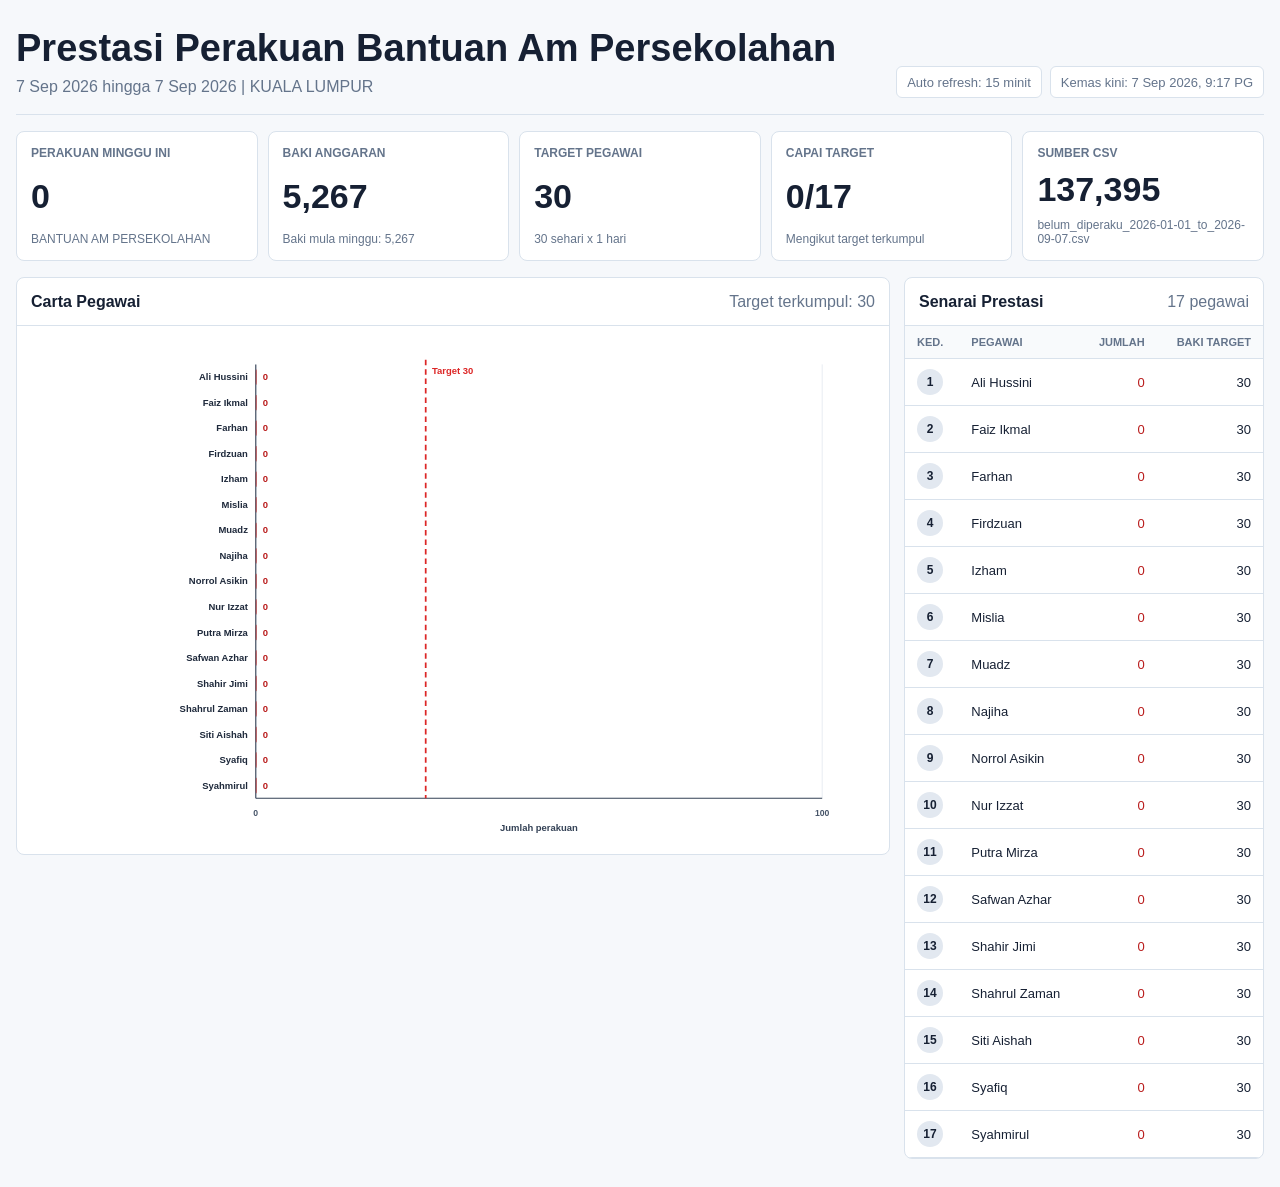
==== bap-peraku-live.html @ a4af110d "Add BAP validation live dashboard" ====
<!doctype html>
<html lang="ms">
<head>
  <meta charset="utf-8">
  <meta name="viewport" content="width=device-width, initial-scale=1">
  <title>Prestasi Perakuan BAP Live</title>
  <style>
    :root {
      color-scheme: light;
      --bg: #f6f8fb;
      --panel: #ffffff;
      --ink: #162033;
      --muted: #64748b;
      --line: #d9e2ec;
      --red: #b91c1c;
      --green: #13803d;
      --amber: #b45309;
      --blue: #1d4ed8;
    }

    * { box-sizing: border-box; }

    body {
      margin: 0;
      min-height: 100vh;
      background: var(--bg);
      color: var(--ink);
      font-family: Arial, Helvetica, sans-serif;
    }

    main {
      width: min(1320px, calc(100% - 32px));
      margin: 0 auto;
      padding: 18px 0 28px;
    }

    header {
      display: grid;
      grid-template-columns: minmax(0, 1fr) auto;
      gap: 16px;
      align-items: end;
      padding: 10px 0 16px;
      border-bottom: 1px solid var(--line);
    }

    h1 {
      margin: 0 0 6px;
      font-size: clamp(24px, 3vw, 38px);
      line-height: 1.08;
      letter-spacing: 0;
    }

    p {
      margin: 0;
      color: var(--muted);
      line-height: 1.45;
    }

    .status {
      display: flex;
      flex-wrap: wrap;
      justify-content: flex-end;
      gap: 8px;
      color: var(--muted);
      font-size: 13px;
    }

    .pill {
      display: inline-flex;
      align-items: center;
      min-height: 32px;
      padding: 0 10px;
      border: 1px solid var(--line);
      border-radius: 6px;
      background: var(--panel);
      white-space: nowrap;
    }

    .summary {
      display: grid;
      grid-template-columns: repeat(5, minmax(0, 1fr));
      gap: 10px;
      margin: 16px 0;
    }

    .metric {
      min-height: 96px;
      padding: 14px;
      border: 1px solid var(--line);
      border-radius: 8px;
      background: var(--panel);
      display: grid;
      align-content: space-between;
      gap: 12px;
    }

    .metric span {
      color: var(--muted);
      font-size: 12px;
      font-weight: 700;
      text-transform: uppercase;
    }

    .metric strong {
      font-size: clamp(22px, 2.8vw, 34px);
      line-height: 1;
    }

    .metric small {
      color: var(--muted);
      font-size: 12px;
    }

    .board {
      display: grid;
      grid-template-columns: minmax(0, 1.4fr) 360px;
      gap: 14px;
      align-items: start;
    }

    .chart-panel,
    .table-panel {
      border: 1px solid var(--line);
      border-radius: 8px;
      background: var(--panel);
      overflow: hidden;
    }

    .panel-head {
      display: flex;
      align-items: center;
      justify-content: space-between;
      gap: 12px;
      padding: 12px 14px;
      border-bottom: 1px solid var(--line);
    }

    .panel-head h2 {
      margin: 0;
      font-size: 16px;
    }

    .chart-wrap {
      padding: 10px;
      overflow-x: auto;
    }

    svg {
      display: block;
      width: 100%;
      min-width: 820px;
      height: auto;
    }

    .axis { fill: #475569; font-size: 11px; font-weight: 700; }
    .axis-title { fill: #334155; font-size: 12px; font-weight: 800; }
    .target-label { fill: #dc2626; font-size: 12px; font-weight: 800; }
    .point-label { font-size: 12px; font-weight: 800; }
    .bar-name { fill: #1e293b; font-size: 12px; font-weight: 800; }
    .bar-name.long { font-size: 9px; }

    table {
      width: 100%;
      border-collapse: collapse;
      font-size: 13px;
    }

    th,
    td {
      padding: 10px 12px;
      border-bottom: 1px solid var(--line);
      text-align: left;
      vertical-align: middle;
    }

    th {
      color: var(--muted);
      font-size: 11px;
      text-transform: uppercase;
      background: #f8fafc;
    }

    td.num,
    th.num {
      text-align: right;
      font-variant-numeric: tabular-nums;
    }

    .rank {
      display: inline-flex;
      width: 26px;
      height: 26px;
      align-items: center;
      justify-content: center;
      border-radius: 50%;
      background: #e2e8f0;
      font-weight: 800;
      font-size: 12px;
    }

    .ok { color: var(--green); }
    .warn { color: var(--amber); }
    .bad { color: var(--red); }

    .error {
      margin-top: 16px;
      padding: 12px 14px;
      border: 1px solid #fecaca;
      border-radius: 8px;
      background: #fff1f2;
      color: #991b1b;
      display: none;
    }

    @media (max-width: 980px) {
      main { width: min(100% - 20px, 1320px); padding-top: 10px; }
      header { grid-template-columns: 1fr; align-items: start; }
      .status { justify-content: flex-start; }
      .summary { grid-template-columns: repeat(2, minmax(0, 1fr)); }
      .board { grid-template-columns: 1fr; }
      .table-panel { overflow-x: auto; }
    }

    @media (max-width: 560px) {
      .summary { grid-template-columns: 1fr; }
      .panel-head { align-items: flex-start; flex-direction: column; }
      th,
      td { padding: 9px 8px; }
    }
  </style>
</head>
<body>
  <main>
    <header>
      <div>
        <h1>Prestasi Perakuan Bantuan Am Persekolahan</h1>
        <p id="rangeText">Memuatkan data...</p>
      </div>
      <div class="status" aria-live="polite">
        <span class="pill" id="refreshText">Auto refresh: 15 minit</span>
        <span class="pill" id="updatedText">Kemas kini: -</span>
      </div>
    </header>

    <section class="summary" aria-label="Ringkasan prestasi">
      <article class="metric">
        <span>Perakuan minggu ini</span>
        <strong id="completedValue">0</strong>
        <small id="schemeText">BANTUAN AM PERSEKOLAHAN</small>
      </article>
      <article class="metric">
        <span>Baki anggaran</span>
        <strong id="remainingValue">0</strong>
        <small>Baki mula minggu: 5,267</small>
      </article>
      <article class="metric">
        <span>Target pegawai</span>
        <strong id="targetValue">0</strong>
        <small id="targetText">30 sehari</small>
      </article>
      <article class="metric">
        <span>Capai target</span>
        <strong id="hitValue">0/0</strong>
        <small id="hitText">Mengikut target terkumpul</small>
      </article>
      <article class="metric">
        <span>Sumber CSV</span>
        <strong id="lineValue">0</strong>
        <small id="csvText">-</small>
      </article>
    </section>

    <section class="board">
      <section class="chart-panel">
        <div class="panel-head">
          <h2>Carta Pegawai</h2>
          <p id="targetLineText">Target terkumpul: -</p>
        </div>
        <div class="chart-wrap" id="chartWrap"></div>
      </section>

      <section class="table-panel">
        <div class="panel-head">
          <h2>Senarai Prestasi</h2>
          <p id="officerCountText">- pegawai</p>
        </div>
        <table>
          <thead>
            <tr>
              <th>Ked.</th>
              <th>Pegawai</th>
              <th class="num">Jumlah</th>
              <th class="num">Baki target</th>
            </tr>
          </thead>
          <tbody id="officerTable"></tbody>
        </table>
      </section>
    </section>

    <div class="error" id="errorBox"></div>
  </main>

  <script>
    const DATA_URL = "data/bap-validation-live.json";
    const REFRESH_MS = 15 * 60 * 1000;
    const numberFormat = new Intl.NumberFormat("ms-MY");
    const dateTimeFormat = new Intl.DateTimeFormat("ms-MY", {
      timeZone: "Asia/Singapore",
      dateStyle: "medium",
      timeStyle: "short",
    });

    function escapeHtml(value) {
      return String(value ?? "")
        .replace(/&/g, "&amp;")
        .replace(/</g, "&lt;")
        .replace(/>/g, "&gt;")
        .replace(/"/g, "&quot;");
    }

    function formatDate(isoDate) {
      if (!isoDate) return "-";
      const [year, month, day] = isoDate.split("-").map(Number);
      return new Intl.DateTimeFormat("ms-MY", {
        timeZone: "Asia/Singapore",
        day: "numeric",
        month: "short",
        year: "numeric",
      }).format(new Date(Date.UTC(year, month - 1, day)));
    }

    function renderChart(data) {
      const items = data.officers?.length ? data.officers : [{ displayName: "Tiada data", count: 0, target: data.cumulativeTarget || 0 }];
      const width = 1080;
      const height = Math.max(560, 66 + items.length * 34);
      const left = 290;
      const right = 1008;
      const top = 36;
      const bottom = height - 58;
      const plotWidth = right - left;
      const maxValue = Math.max(...items.map((item) => item.count || 0), data.cumulativeTarget || 0, 50);
      let axisMax = Math.ceil(maxValue / 100) * 100;
      if (axisMax - maxValue < 40) axisMax += 100;
      const tickStep = axisMax > 800 ? 200 : 100;
      const ticks = Array.from({ length: Math.floor(axisMax / tickStep) + 1 }, (_, index) => index * tickStep);
      const rowHeight = (bottom - top) / items.length;
      const sx = (value) => left + (plotWidth * value) / axisMax;
      const targetX = sx(data.cumulativeTarget || 0);

      const rows = items.map((item, index) => {
        const y = top + index * rowHeight + rowHeight / 2;
        const count = item.count || 0;
        const barWidth = Math.max(1, sx(count) - left);
        const color = count >= (data.cumulativeTarget || 0) && data.cumulativeTarget > 0 ? "#13803d" : "#b91c1c";
        const labelX = Math.min(right + 8, left + barWidth + 8);
        const name = item.displayName || item.name || "-";
        const nameClass = name.length > 27 ? "bar-name long" : "bar-name";
        return `
          <text x="${left - 10}" y="${y + 4}" text-anchor="end" class="${nameClass}">${escapeHtml(name)}</text>
          <rect x="${left}" y="${y - rowHeight * 0.31}" width="${barWidth}" height="${rowHeight * 0.62}" rx="4" fill="${color}" opacity="0.94"></rect>
          <text x="${labelX}" y="${y + 4}" class="point-label" fill="${color}">${numberFormat.format(count)}</text>
        `;
      }).join("");

      return `
        <svg viewBox="0 0 ${width} ${height}" role="img" aria-label="Carta palang prestasi perakuan">
          <rect x="0" y="0" width="${width}" height="${height}" fill="#fff"></rect>
          ${ticks.map((tick) => `
            <line x1="${sx(tick)}" y1="${top}" x2="${sx(tick)}" y2="${bottom}" stroke="#e2e8f0"></line>
            <text x="${sx(tick)}" y="${bottom + 22}" text-anchor="middle" class="axis">${numberFormat.format(tick)}</text>
          `).join("")}
          <line x1="${left}" y1="${bottom}" x2="${right}" y2="${bottom}" stroke="#334155" stroke-width="1.4"></line>
          <line x1="${left}" y1="${bottom}" x2="${left}" y2="${top}" stroke="#334155" stroke-width="1.4"></line>
          ${rows}
          <line x1="${targetX}" y1="${top - 6}" x2="${targetX}" y2="${bottom}" stroke="#dc2626" stroke-width="2.2" stroke-dasharray="7 5"></line>
          <text x="${Math.min(targetX + 8, right - 78)}" y="${top + 12}" class="target-label">Target ${numberFormat.format(data.cumulativeTarget || 0)}</text>
          <text x="${left + plotWidth / 2}" y="${height - 16}" text-anchor="middle" class="axis-title">Jumlah perakuan</text>
        </svg>
      `;
    }

    function renderTable(data) {
      const target = data.cumulativeTarget || 0;
      const rows = (data.officers || []).map((item, index) => {
        const count = item.count || 0;
        const gap = Math.max(target - count, 0);
        const statusClass = gap === 0 && target > 0 ? "ok" : count > 0 ? "warn" : "bad";
        return `
          <tr>
            <td><span class="rank">${index + 1}</span></td>
            <td>${escapeHtml(item.displayName || item.name || "-")}</td>
            <td class="num ${statusClass}">${numberFormat.format(count)}</td>
            <td class="num">${numberFormat.format(gap)}</td>
          </tr>
        `;
      }).join("");
      document.getElementById("officerTable").innerHTML = rows || `<tr><td colspan="4">Tiada data.</td></tr>`;
    }

    function render(data) {
      const hitCount = (data.officers || []).filter((item) => (item.count || 0) >= (data.cumulativeTarget || 0) && data.cumulativeTarget > 0).length;
      document.getElementById("rangeText").textContent = `${formatDate(data.dataStart)} hingga ${formatDate(data.dataEnd)} | ${data.targetBranch || "KUALA LUMPUR"}`;
      document.getElementById("updatedText").textContent = `Kemas kini: ${dateTimeFormat.format(new Date(data.generatedAt))}`;
      document.getElementById("completedValue").textContent = numberFormat.format(data.completedSinceStart || 0);
      document.getElementById("remainingValue").textContent = numberFormat.format(data.estimatedRemaining || 0);
      document.getElementById("targetValue").textContent = numberFormat.format(data.cumulativeTarget || 0);
      document.getElementById("targetText").textContent = `${numberFormat.format(data.targetPerDay || 30)} sehari x ${numberFormat.format(data.targetDays || 0)} hari`;
      document.getElementById("hitValue").textContent = `${hitCount}/${(data.officers || []).length}`;
      document.getElementById("lineValue").textContent = numberFormat.format(data.sourceLineCount || 0);
      document.getElementById("csvText").textContent = data.csvFile || "-";
      document.getElementById("schemeText").textContent = data.targetScheme || "BANTUAN AM PERSEKOLAHAN";
      document.getElementById("targetLineText").textContent = `Target terkumpul: ${numberFormat.format(data.cumulativeTarget || 0)}`;
      document.getElementById("officerCountText").textContent = `${numberFormat.format((data.officers || []).length)} pegawai`;
      document.getElementById("chartWrap").innerHTML = renderChart(data);
      renderTable(data);
      document.getElementById("errorBox").style.display = "none";
    }

    async function loadData() {
      try {
        const response = await fetch(`${DATA_URL}?t=${Date.now()}`, { cache: "no-store" });
        if (!response.ok) throw new Error(`HTTP ${response.status}`);
        render(await response.json());
      } catch (error) {
        const box = document.getElementById("errorBox");
        box.textContent = `Data live belum dapat dibaca: ${error.message}`;
        box.style.display = "block";
      }
    }

    loadData();
    setInterval(loadData, REFRESH_MS);
  </script>
</body>
</html>
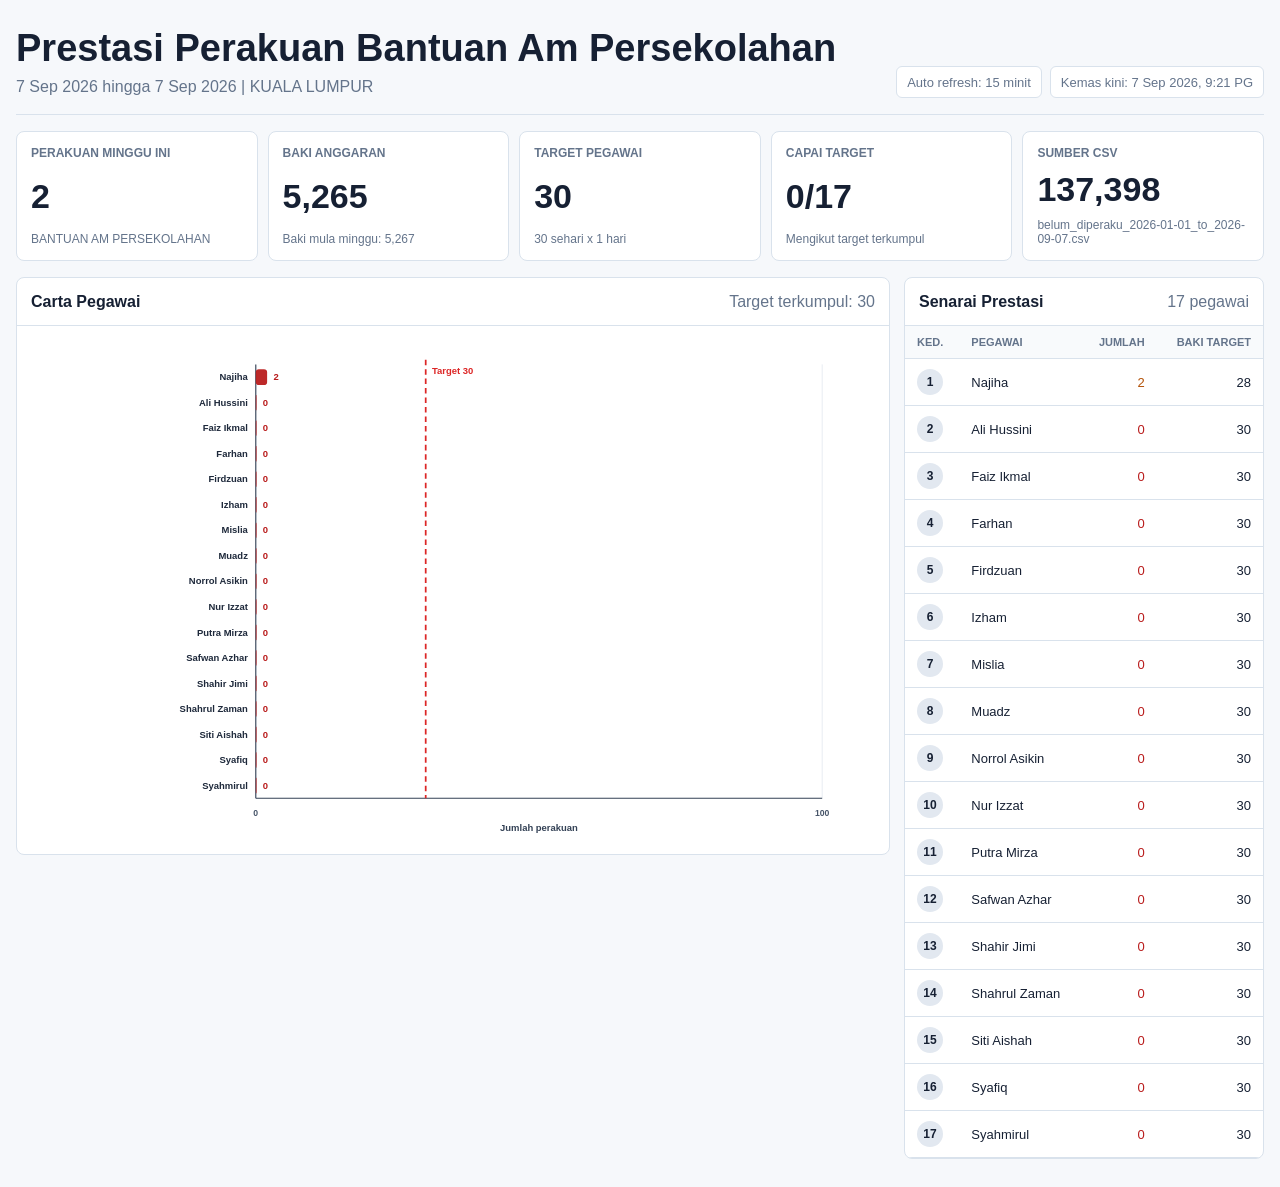
==== commit 6ff921c3: "Refresh BAP live data recovery state" ====
--- a/bap-peraku-live.html
+++ b/bap-peraku-live.html
@@ -408,7 +408,7 @@
       document.getElementById("targetText").textContent = `${numberFormat.format(data.targetPerDay || 30)} sehari x ${numberFormat.format(data.targetDays || 0)} hari`;
       document.getElementById("hitValue").textContent = `${hitCount}/${(data.officers || []).length}`;
       document.getElementById("lineValue").textContent = numberFormat.format(data.sourceLineCount || 0);
-      document.getElementById("csvText").textContent = data.csvFile || "-";
+      document.getElementById("csvText").textContent = `${data.csvFile || "-"}${data.csvFresh === false ? " (stale)" : ""}`;
       document.getElementById("schemeText").textContent = data.targetScheme || "BANTUAN AM PERSEKOLAHAN";
       document.getElementById("targetLineText").textContent = `Target terkumpul: ${numberFormat.format(data.cumulativeTarget || 0)}`;
       document.getElementById("officerCountText").textContent = `${numberFormat.format((data.officers || []).length)} pegawai`;
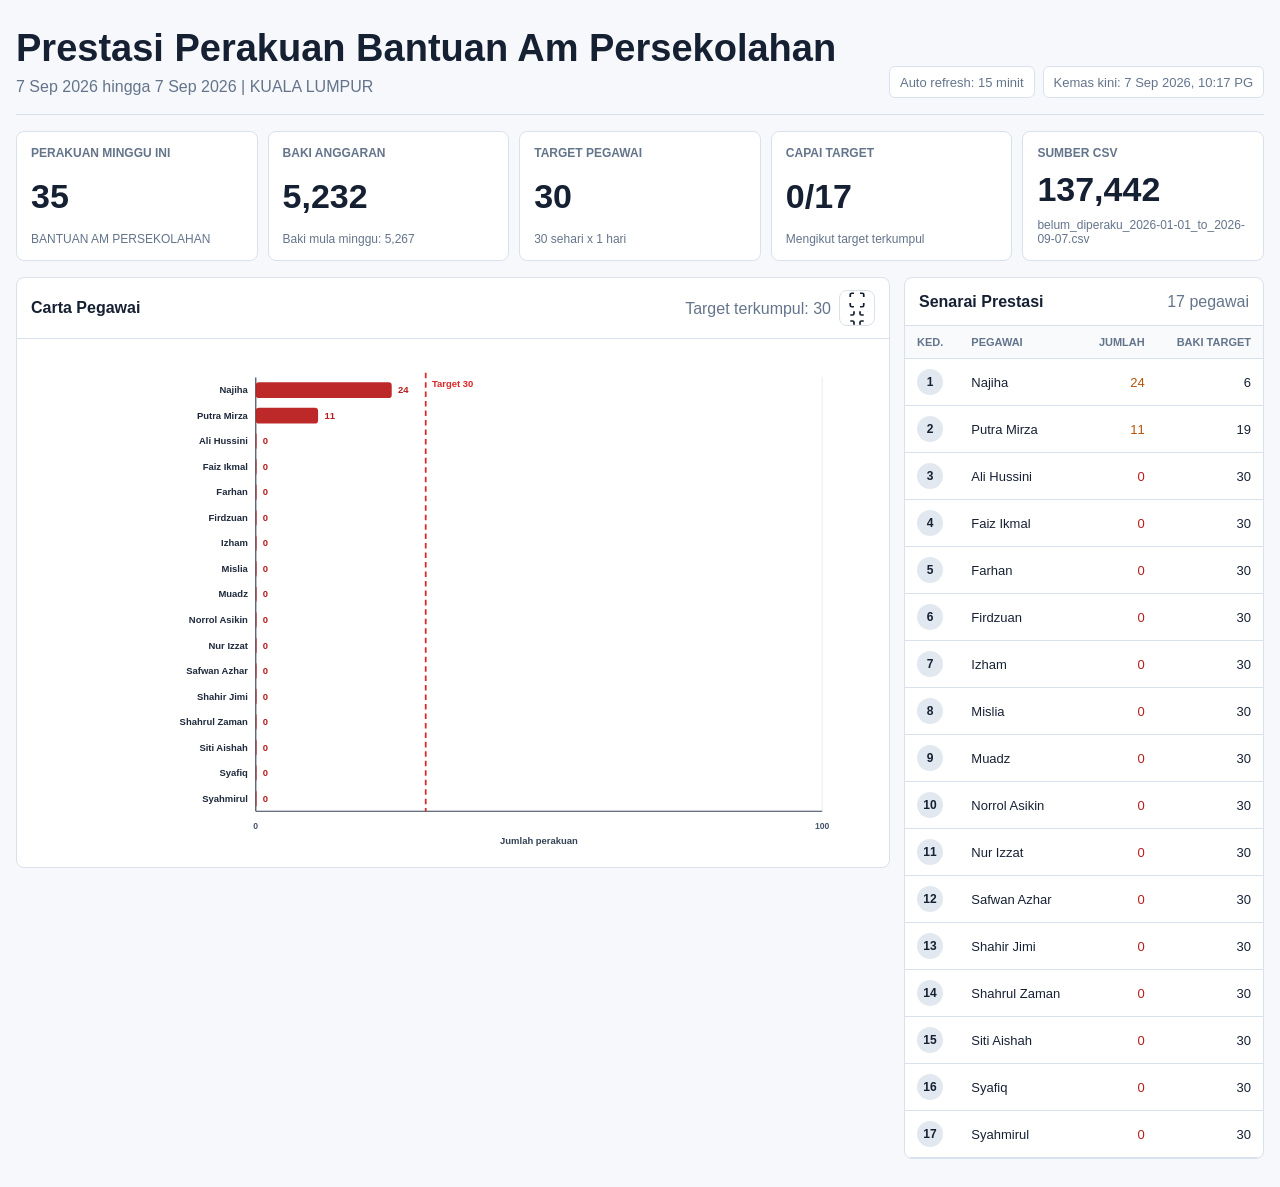
==== commit 7f4cdbd4: "Add fullscreen control to BAP live chart" ====
--- a/bap-peraku-live.html
+++ b/bap-peraku-live.html
@@ -140,6 +140,42 @@
       font-size: 16px;
     }
 
+    .panel-actions {
+      display: inline-flex;
+      align-items: center;
+      gap: 8px;
+    }
+
+    .icon-button {
+      display: inline-grid;
+      width: 36px;
+      height: 36px;
+      place-items: center;
+      padding: 0;
+      border: 1px solid var(--line);
+      border-radius: 8px;
+      color: var(--ink);
+      background: #fff;
+      cursor: pointer;
+    }
+
+    .icon-button:hover {
+      border-color: #9db0c4;
+      background: #f8fafc;
+    }
+
+    .icon-button:focus-visible {
+      outline: 3px solid rgba(29, 78, 216, 0.28);
+      outline-offset: 2px;
+    }
+
+    .icon-button svg {
+      width: 18px;
+      min-width: 0;
+      height: 18px;
+      stroke-width: 2.3;
+    }
+
     .chart-wrap {
       padding: 10px;
       overflow-x: auto;
@@ -158,6 +194,33 @@
     .point-label { font-size: 12px; font-weight: 800; }
     .bar-name { fill: #1e293b; font-size: 12px; font-weight: 800; }
     .bar-name.long { font-size: 9px; }
+
+    .chart-panel:fullscreen {
+      display: flex;
+      width: 100vw;
+      height: 100vh;
+      flex-direction: column;
+      border: 0;
+      border-radius: 0;
+      background: #fff;
+    }
+
+    .chart-panel:fullscreen .panel-head {
+      flex: 0 0 auto;
+    }
+
+    .chart-panel:fullscreen .chart-wrap {
+      flex: 1 1 auto;
+      display: grid;
+      min-height: 0;
+      padding: 16px;
+      place-items: center;
+    }
+
+    .chart-panel:fullscreen svg {
+      max-width: 100%;
+      max-height: 100%;
+    }
 
     table {
       width: 100%;
@@ -224,6 +287,7 @@
     @media (max-width: 560px) {
       .summary { grid-template-columns: 1fr; }
       .panel-head { align-items: flex-start; flex-direction: column; }
+      .panel-actions { width: 100%; justify-content: space-between; }
       th,
       td { padding: 9px 8px; }
     }
@@ -271,10 +335,26 @@
     </section>
 
     <section class="board">
-      <section class="chart-panel">
+      <section class="chart-panel" id="chartPanel">
         <div class="panel-head">
           <h2>Carta Pegawai</h2>
-          <p id="targetLineText">Target terkumpul: -</p>
+          <div class="panel-actions">
+            <p id="targetLineText">Target terkumpul: -</p>
+            <button class="icon-button" type="button" id="fullscreenButton" title="Buka carta fullscreen" aria-label="Buka carta fullscreen" aria-pressed="false">
+              <svg class="icon-fullscreen-open" viewBox="0 0 24 24" fill="none" stroke="currentColor" aria-hidden="true">
+                <path d="M8 3H5a2 2 0 0 0-2 2v3"></path>
+                <path d="M21 8V5a2 2 0 0 0-2-2h-3"></path>
+                <path d="M3 16v3a2 2 0 0 0 2 2h3"></path>
+                <path d="M16 21h3a2 2 0 0 0 2-2v-3"></path>
+              </svg>
+              <svg class="icon-fullscreen-close" viewBox="0 0 24 24" fill="none" stroke="currentColor" aria-hidden="true" hidden>
+                <path d="M8 3v3a2 2 0 0 1-2 2H3"></path>
+                <path d="M21 8h-3a2 2 0 0 1-2-2V3"></path>
+                <path d="M3 16h3a2 2 0 0 1 2 2v3"></path>
+                <path d="M16 21v-3a2 2 0 0 1 2-2h3"></path>
+              </svg>
+            </button>
+          </div>
         </div>
         <div class="chart-wrap" id="chartWrap"></div>
       </section>
@@ -310,6 +390,10 @@
       dateStyle: "medium",
       timeStyle: "short",
     });
+    const chartPanel = document.getElementById("chartPanel");
+    const fullscreenButton = document.getElementById("fullscreenButton");
+    const fullscreenOpenIcon = fullscreenButton.querySelector(".icon-fullscreen-open");
+    const fullscreenCloseIcon = fullscreenButton.querySelector(".icon-fullscreen-close");
 
     function escapeHtml(value) {
       return String(value ?? "")
@@ -417,6 +501,29 @@
       document.getElementById("errorBox").style.display = "none";
     }
 
+    function syncFullscreenButton() {
+      const isFullscreen = document.fullscreenElement === chartPanel;
+      fullscreenButton.setAttribute("aria-pressed", String(isFullscreen));
+      fullscreenButton.setAttribute("aria-label", isFullscreen ? "Tutup fullscreen carta" : "Buka carta fullscreen");
+      fullscreenButton.title = isFullscreen ? "Tutup fullscreen carta" : "Buka carta fullscreen";
+      fullscreenOpenIcon.hidden = isFullscreen;
+      fullscreenCloseIcon.hidden = !isFullscreen;
+    }
+
+    async function toggleChartFullscreen() {
+      try {
+        if (document.fullscreenElement === chartPanel) {
+          await document.exitFullscreen();
+        } else if (chartPanel.requestFullscreen) {
+          await chartPanel.requestFullscreen();
+        }
+      } catch (error) {
+        const box = document.getElementById("errorBox");
+        box.textContent = `Fullscreen tidak dapat dibuka: ${error.message}`;
+        box.style.display = "block";
+      }
+    }
+
     async function loadData() {
       try {
         const response = await fetch(`${DATA_URL}?t=${Date.now()}`, { cache: "no-store" });
@@ -429,6 +536,9 @@
       }
     }
 
+    fullscreenButton.addEventListener("click", toggleChartFullscreen);
+    document.addEventListener("fullscreenchange", syncFullscreenButton);
+    syncFullscreenButton();
     loadData();
     setInterval(loadData, REFRESH_MS);
   </script>
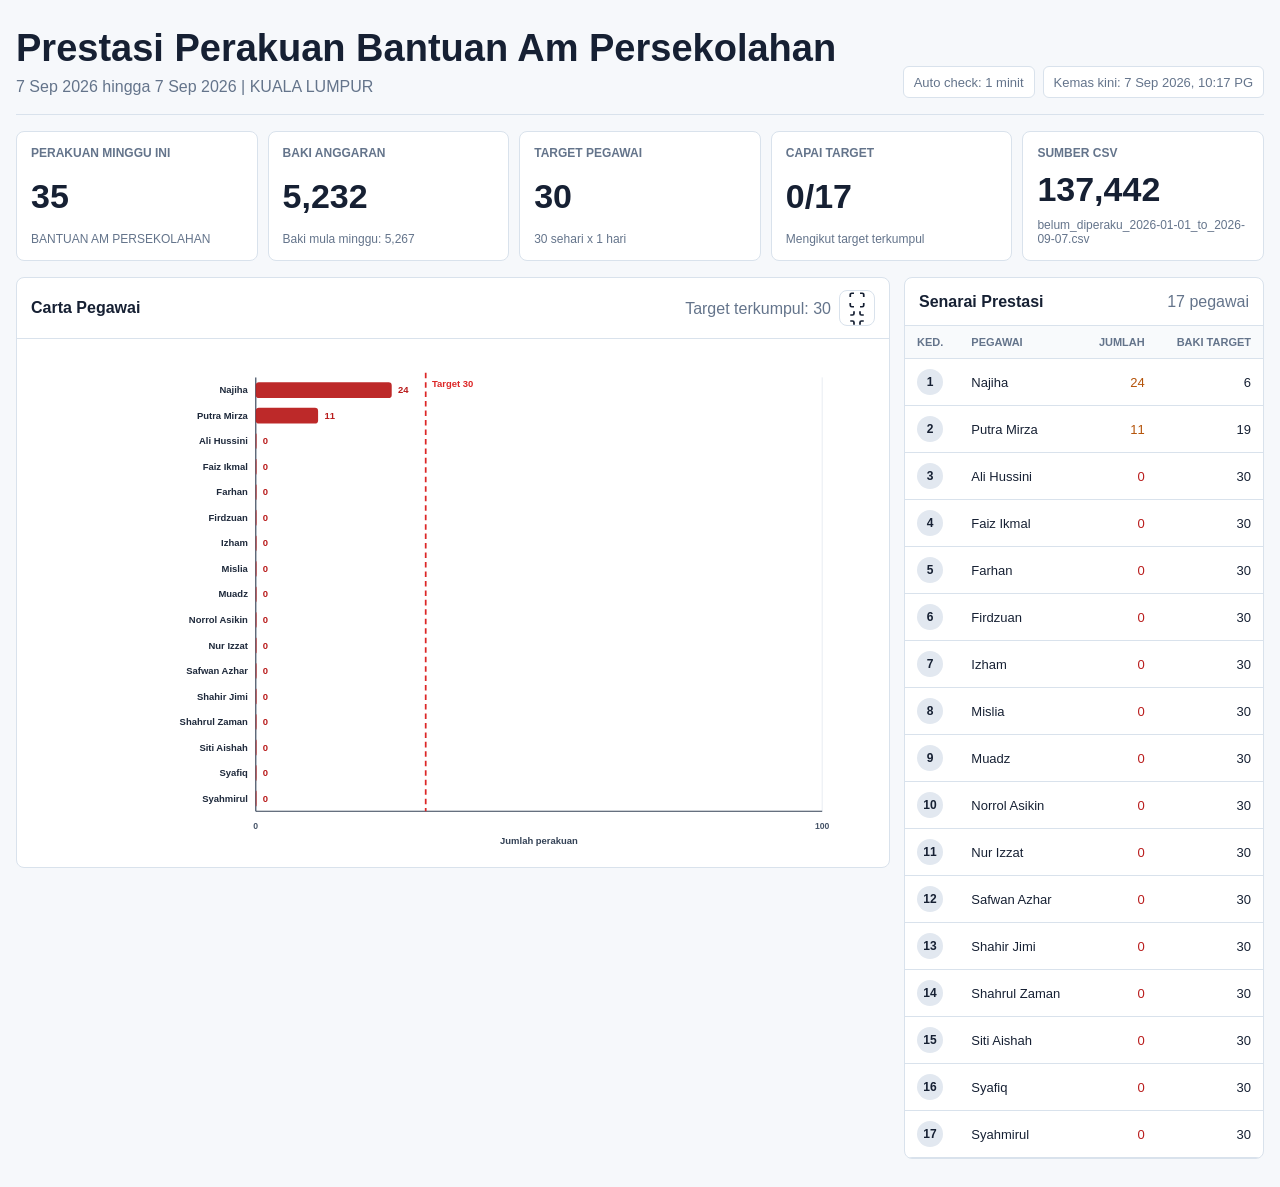
==== commit ef4b62f2: "Check BAP live data every minute" ====
--- a/bap-peraku-live.html
+++ b/bap-peraku-live.html
@@ -301,7 +301,7 @@
         <p id="rangeText">Memuatkan data...</p>
       </div>
       <div class="status" aria-live="polite">
-        <span class="pill" id="refreshText">Auto refresh: 15 minit</span>
+        <span class="pill" id="refreshText">Auto check: 1 minit</span>
         <span class="pill" id="updatedText">Kemas kini: -</span>
       </div>
     </header>
@@ -383,7 +383,7 @@
 
   <script>
     const DATA_URL = "data/bap-validation-live.json";
-    const REFRESH_MS = 15 * 60 * 1000;
+    const REFRESH_MS = 60 * 1000;
     const numberFormat = new Intl.NumberFormat("ms-MY");
     const dateTimeFormat = new Intl.DateTimeFormat("ms-MY", {
       timeZone: "Asia/Singapore",
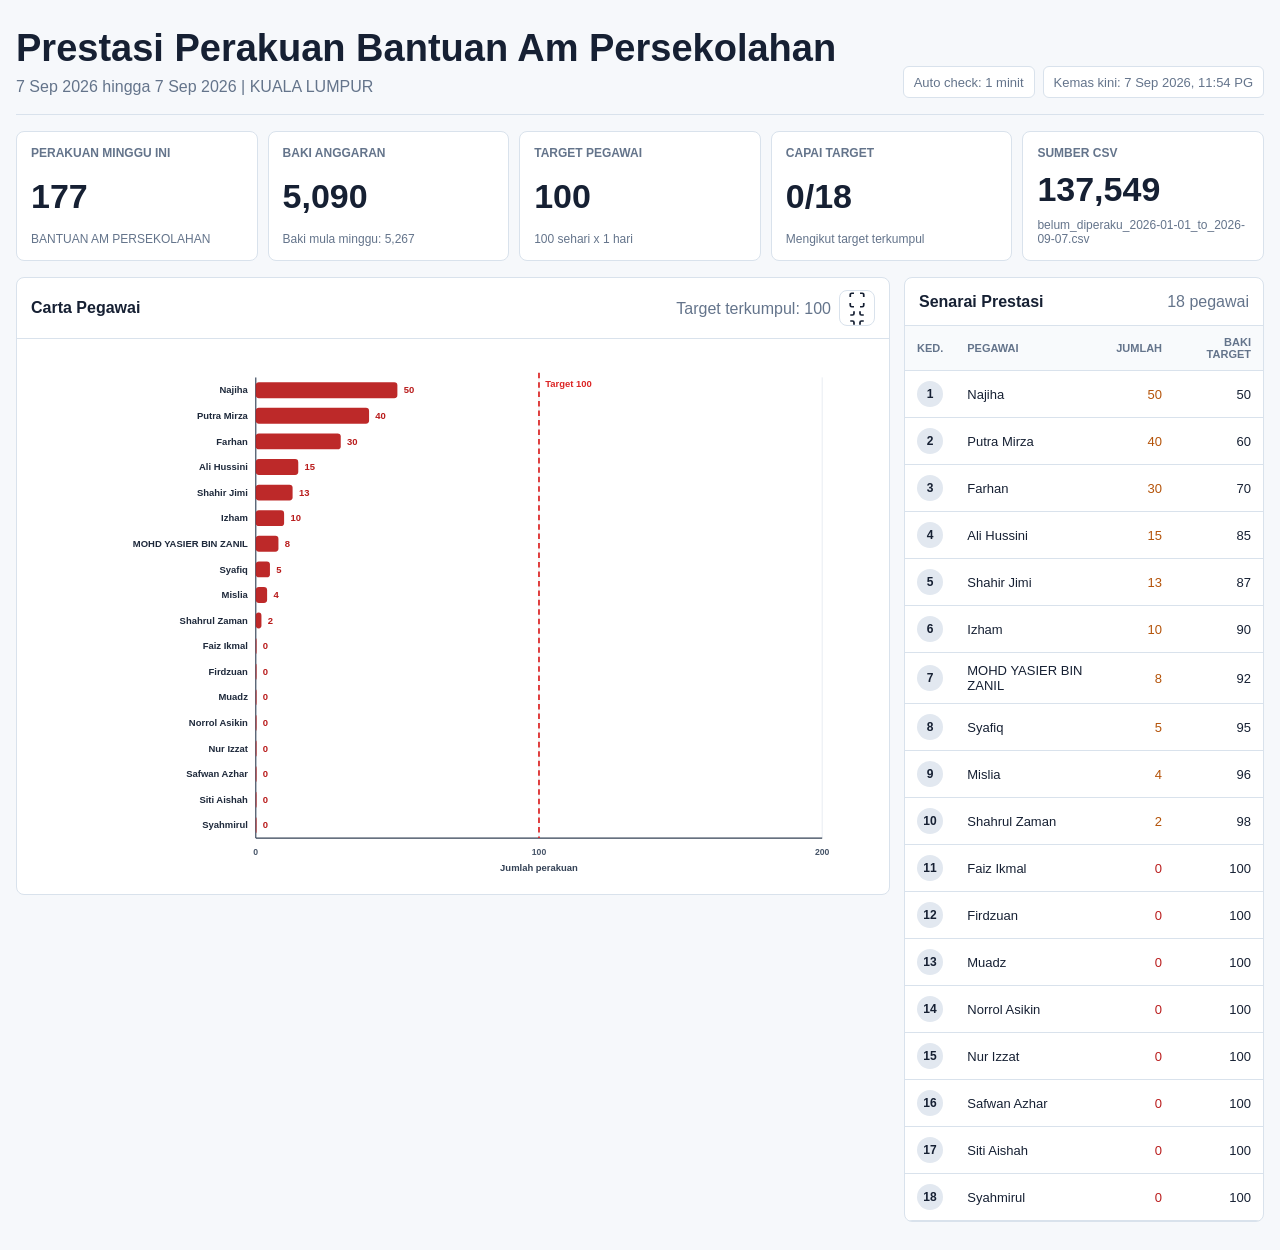
==== commit 056d7dc2: "Update BAP validation live data" ====
--- a/bap-peraku-live.html
+++ b/bap-peraku-live.html
@@ -320,7 +320,7 @@
       <article class="metric">
         <span>Target pegawai</span>
         <strong id="targetValue">0</strong>
-        <small id="targetText">30 sehari</small>
+        <small id="targetText">100 sehari</small>
       </article>
       <article class="metric">
         <span>Capai target</span>
@@ -489,7 +489,7 @@
       document.getElementById("completedValue").textContent = numberFormat.format(data.completedSinceStart || 0);
       document.getElementById("remainingValue").textContent = numberFormat.format(data.estimatedRemaining || 0);
       document.getElementById("targetValue").textContent = numberFormat.format(data.cumulativeTarget || 0);
-      document.getElementById("targetText").textContent = `${numberFormat.format(data.targetPerDay || 30)} sehari x ${numberFormat.format(data.targetDays || 0)} hari`;
+      document.getElementById("targetText").textContent = `${numberFormat.format(data.targetPerDay || 100)} sehari x ${numberFormat.format(data.targetDays || 0)} hari`;
       document.getElementById("hitValue").textContent = `${hitCount}/${(data.officers || []).length}`;
       document.getElementById("lineValue").textContent = numberFormat.format(data.sourceLineCount || 0);
       document.getElementById("csvText").textContent = `${data.csvFile || "-"}${data.csvFresh === false ? " (stale)" : ""}`;
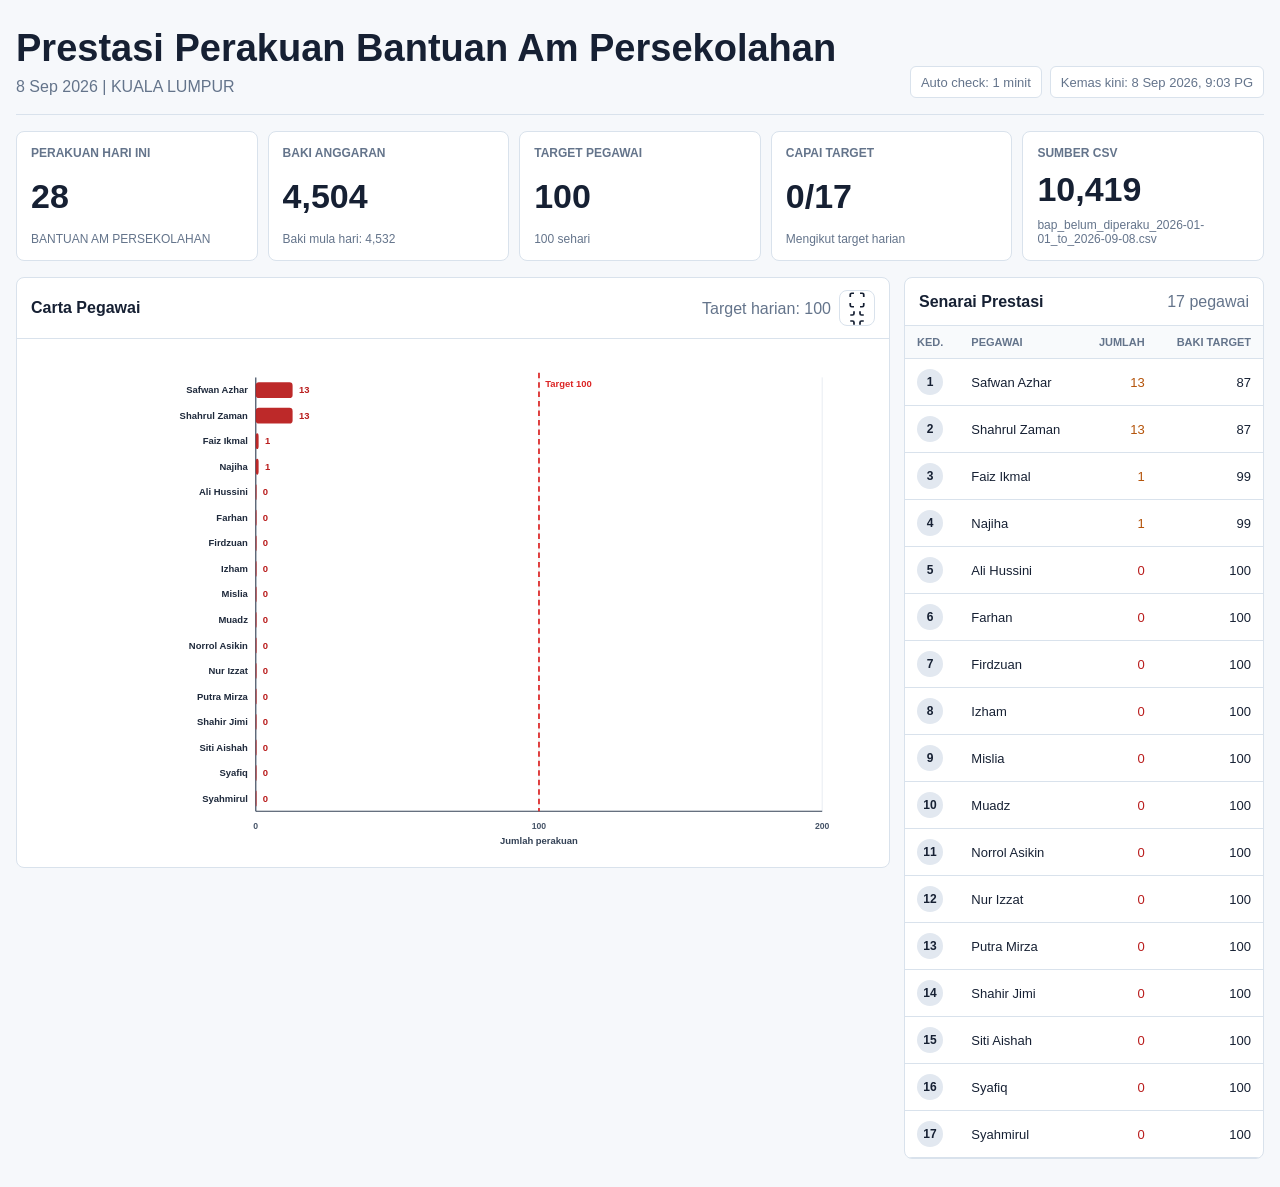
==== commit f1fef5be: "Update BAP validation live data" ====
--- a/bap-peraku-live.html
+++ b/bap-peraku-live.html
@@ -308,14 +308,14 @@
 
     <section class="summary" aria-label="Ringkasan prestasi">
       <article class="metric">
-        <span>Perakuan minggu ini</span>
+        <span>Perakuan hari ini</span>
         <strong id="completedValue">0</strong>
         <small id="schemeText">BANTUAN AM PERSEKOLAHAN</small>
       </article>
       <article class="metric">
         <span>Baki anggaran</span>
         <strong id="remainingValue">0</strong>
-        <small>Baki mula minggu: 5,267</small>
+        <small id="backlogText">Baki mula hari: -</small>
       </article>
       <article class="metric">
         <span>Target pegawai</span>
@@ -325,7 +325,7 @@
       <article class="metric">
         <span>Capai target</span>
         <strong id="hitValue">0/0</strong>
-        <small id="hitText">Mengikut target terkumpul</small>
+        <small id="hitText">Mengikut target harian</small>
       </article>
       <article class="metric">
         <span>Sumber CSV</span>
@@ -339,7 +339,7 @@
         <div class="panel-head">
           <h2>Carta Pegawai</h2>
           <div class="panel-actions">
-            <p id="targetLineText">Target terkumpul: -</p>
+            <p id="targetLineText">Target harian: -</p>
             <button class="icon-button" type="button" id="fullscreenButton" title="Buka carta fullscreen" aria-label="Buka carta fullscreen" aria-pressed="false">
               <svg class="icon-fullscreen-open" viewBox="0 0 24 24" fill="none" stroke="currentColor" aria-hidden="true">
                 <path d="M8 3H5a2 2 0 0 0-2 2v3"></path>
@@ -484,17 +484,18 @@
 
     function render(data) {
       const hitCount = (data.officers || []).filter((item) => (item.count || 0) >= (data.cumulativeTarget || 0) && data.cumulativeTarget > 0).length;
-      document.getElementById("rangeText").textContent = `${formatDate(data.dataStart)} hingga ${formatDate(data.dataEnd)} | ${data.targetBranch || "KUALA LUMPUR"}`;
+      document.getElementById("rangeText").textContent = `${formatDate(data.dataEnd)} | ${data.targetBranch || "KUALA LUMPUR"}`;
       document.getElementById("updatedText").textContent = `Kemas kini: ${dateTimeFormat.format(new Date(data.generatedAt))}`;
       document.getElementById("completedValue").textContent = numberFormat.format(data.completedSinceStart || 0);
       document.getElementById("remainingValue").textContent = numberFormat.format(data.estimatedRemaining || 0);
+      document.getElementById("backlogText").textContent = `Baki mula hari: ${numberFormat.format(data.startingBacklog || 0)}`;
       document.getElementById("targetValue").textContent = numberFormat.format(data.cumulativeTarget || 0);
-      document.getElementById("targetText").textContent = `${numberFormat.format(data.targetPerDay || 100)} sehari x ${numberFormat.format(data.targetDays || 0)} hari`;
+      document.getElementById("targetText").textContent = `${numberFormat.format(data.targetPerDay || 100)} sehari`;
       document.getElementById("hitValue").textContent = `${hitCount}/${(data.officers || []).length}`;
       document.getElementById("lineValue").textContent = numberFormat.format(data.sourceLineCount || 0);
       document.getElementById("csvText").textContent = `${data.csvFile || "-"}${data.csvFresh === false ? " (stale)" : ""}`;
       document.getElementById("schemeText").textContent = data.targetScheme || "BANTUAN AM PERSEKOLAHAN";
-      document.getElementById("targetLineText").textContent = `Target terkumpul: ${numberFormat.format(data.cumulativeTarget || 0)}`;
+      document.getElementById("targetLineText").textContent = `Target harian: ${numberFormat.format(data.cumulativeTarget || 0)}`;
       document.getElementById("officerCountText").textContent = `${numberFormat.format((data.officers || []).length)} pegawai`;
       document.getElementById("chartWrap").innerHTML = renderChart(data);
       renderTable(data);
